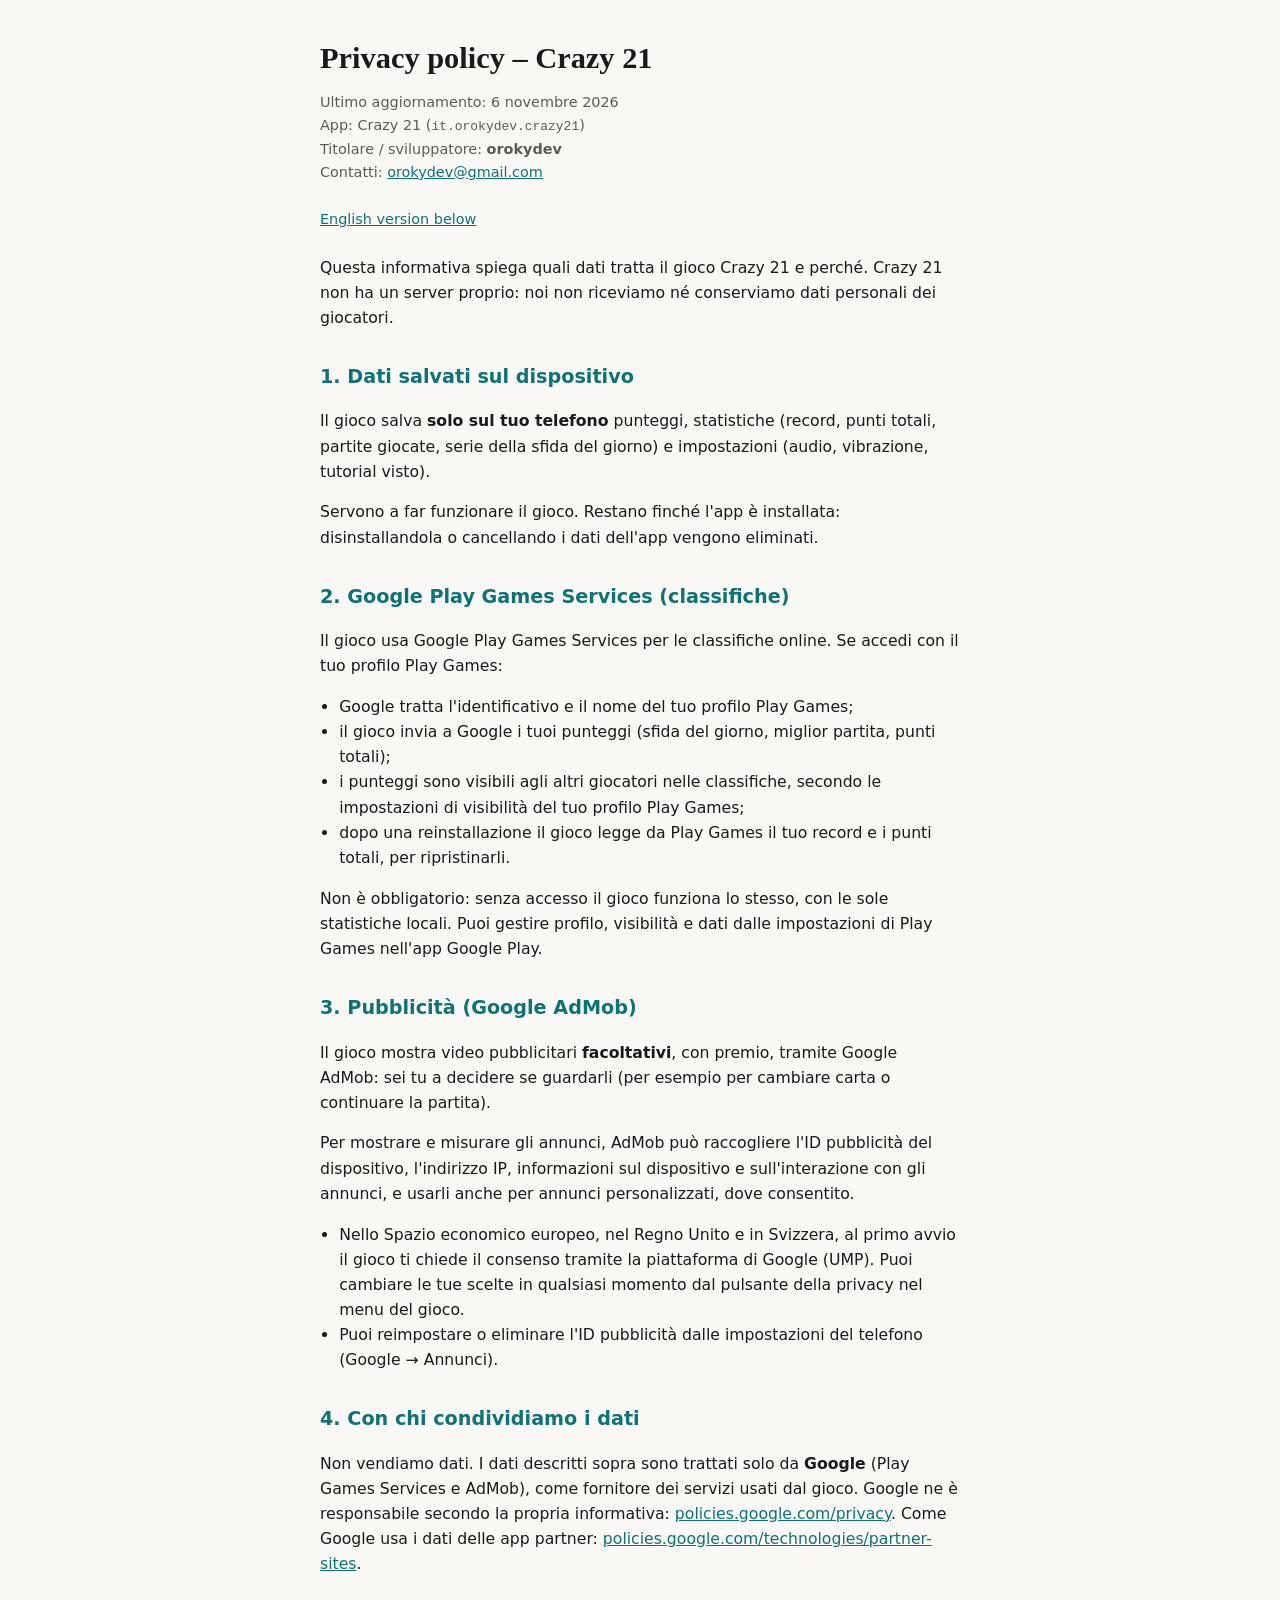
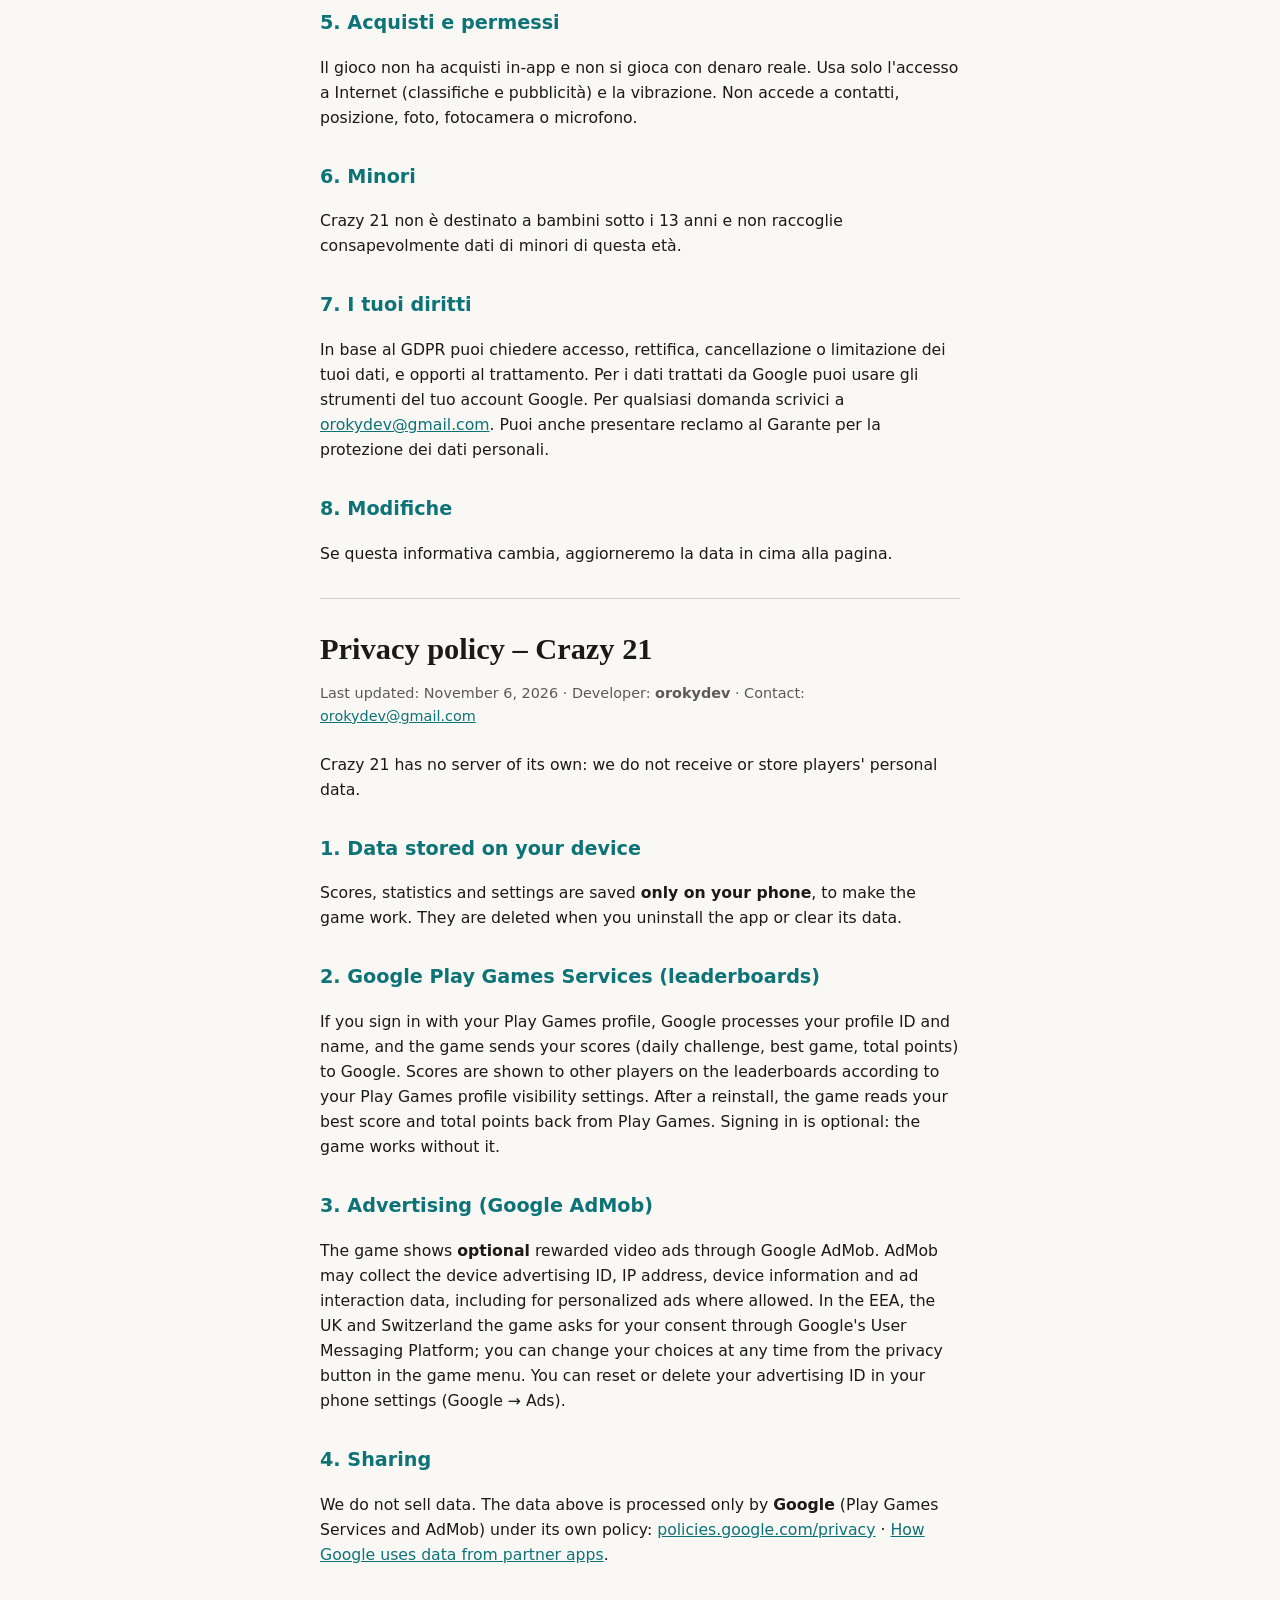
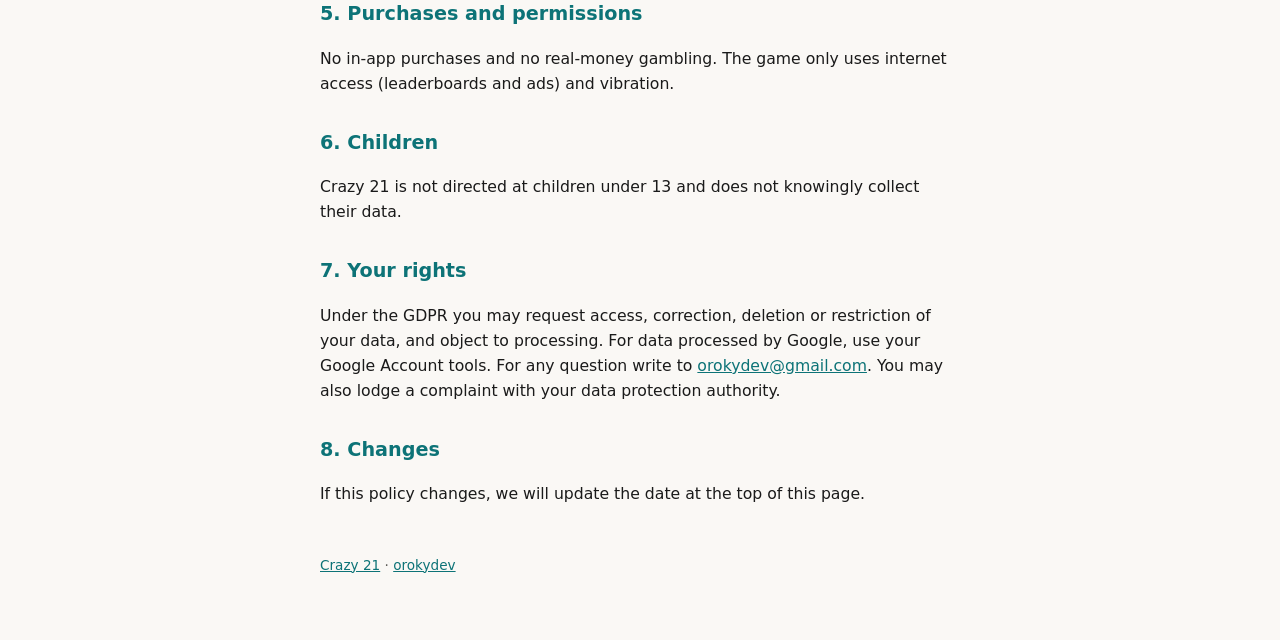
==== crazy21/privacy.html @ 3f29b9fe "Add site home, Crazy 21 page and privacy policy Co-Authored-By: Claude Opus 5.5 <noreply@anthropic.c" ====
<!DOCTYPE html>
<html lang="it">
<head>
  <meta charset="utf-8" />
  <meta name="viewport" content="width=device-width, initial-scale=1" />
  <title>Privacy policy – Crazy 21</title>
  <meta name="description" content="Informativa sulla privacy del gioco Crazy 21 per Android." />
  <link rel="stylesheet" href="../style.css" />
</head>
<body>
  <main>
    <h1>Privacy policy – Crazy 21</h1>
    <p class="meta">
      Ultimo aggiornamento: 6 novembre 2026<br />
      App: Crazy 21 (<code>it.orokydev.crazy21</code>)<br />
      Titolare / sviluppatore: <strong>orokydev</strong><br />
      Contatti: <a href="mailto:orokydev@gmail.com">orokydev@gmail.com</a>
    </p>
    <p class="lang"><a href="#english">English version below</a></p>

    <p>Questa informativa spiega quali dati tratta il gioco Crazy 21 e perché. Crazy 21 non ha un server proprio: noi non riceviamo né conserviamo dati personali dei giocatori.</p>

    <h2>1. Dati salvati sul dispositivo</h2>
    <p>Il gioco salva <strong>solo sul tuo telefono</strong> punteggi, statistiche (record, punti totali, partite giocate, serie della sfida del giorno) e impostazioni (audio, vibrazione, tutorial visto).</p>
    <p>Servono a far funzionare il gioco. Restano finché l'app è installata: disinstallandola o cancellando i dati dell'app vengono eliminati.</p>

    <h2>2. Google Play Games Services (classifiche)</h2>
    <p>Il gioco usa Google Play Games Services per le classifiche online. Se accedi con il tuo profilo Play Games:</p>
    <ul>
      <li>Google tratta l'identificativo e il nome del tuo profilo Play Games;</li>
      <li>il gioco invia a Google i tuoi punteggi (sfida del giorno, miglior partita, punti totali);</li>
      <li>i punteggi sono visibili agli altri giocatori nelle classifiche, secondo le impostazioni di visibilità del tuo profilo Play Games;</li>
      <li>dopo una reinstallazione il gioco legge da Play Games il tuo record e i punti totali, per ripristinarli.</li>
    </ul>
    <p>Non è obbligatorio: senza accesso il gioco funziona lo stesso, con le sole statistiche locali. Puoi gestire profilo, visibilità e dati dalle impostazioni di Play Games nell'app Google Play.</p>

    <h2>3. Pubblicità (Google AdMob)</h2>
    <p>Il gioco mostra video pubblicitari <strong>facoltativi</strong>, con premio, tramite Google AdMob: sei tu a decidere se guardarli (per esempio per cambiare carta o continuare la partita).</p>
    <p>Per mostrare e misurare gli annunci, AdMob può raccogliere l'ID pubblicità del dispositivo, l'indirizzo IP, informazioni sul dispositivo e sull'interazione con gli annunci, e usarli anche per annunci personalizzati, dove consentito.</p>
    <ul>
      <li>Nello Spazio economico europeo, nel Regno Unito e in Svizzera, al primo avvio il gioco ti chiede il consenso tramite la piattaforma di Google (UMP). Puoi cambiare le tue scelte in qualsiasi momento dal pulsante della privacy nel menu del gioco.</li>
      <li>Puoi reimpostare o eliminare l'ID pubblicità dalle impostazioni del telefono (Google → Annunci).</li>
    </ul>

    <h2>4. Con chi condividiamo i dati</h2>
    <p>Non vendiamo dati. I dati descritti sopra sono trattati solo da <strong>Google</strong> (Play Games Services e AdMob), come fornitore dei servizi usati dal gioco. Google ne è responsabile secondo la propria informativa: <a href="https://policies.google.com/privacy">policies.google.com/privacy</a>. Come Google usa i dati delle app partner: <a href="https://policies.google.com/technologies/partner-sites">policies.google.com/technologies/partner-sites</a>.</p>

    <h2>5. Acquisti e permessi</h2>
    <p>Il gioco non ha acquisti in-app e non si gioca con denaro reale. Usa solo l'accesso a Internet (classifiche e pubblicità) e la vibrazione. Non accede a contatti, posizione, foto, fotocamera o microfono.</p>

    <h2>6. Minori</h2>
    <p>Crazy 21 non è destinato a bambini sotto i 13 anni e non raccoglie consapevolmente dati di minori di questa età.</p>

    <h2>7. I tuoi diritti</h2>
    <p>In base al GDPR puoi chiedere accesso, rettifica, cancellazione o limitazione dei tuoi dati, e opporti al trattamento. Per i dati trattati da Google puoi usare gli strumenti del tuo account Google. Per qualsiasi domanda scrivici a <a href="mailto:orokydev@gmail.com">orokydev@gmail.com</a>. Puoi anche presentare reclamo al Garante per la protezione dei dati personali.</p>

    <h2>8. Modifiche</h2>
    <p>Se questa informativa cambia, aggiorneremo la data in cima alla pagina.</p>

    <hr id="english" />

    <h1>Privacy policy – Crazy 21</h1>
    <p class="meta">Last updated: November 6, 2026 · Developer: <strong>orokydev</strong> · Contact: <a href="mailto:orokydev@gmail.com">orokydev@gmail.com</a></p>

    <p>Crazy 21 has no server of its own: we do not receive or store players' personal data.</p>

    <h2>1. Data stored on your device</h2>
    <p>Scores, statistics and settings are saved <strong>only on your phone</strong>, to make the game work. They are deleted when you uninstall the app or clear its data.</p>

    <h2>2. Google Play Games Services (leaderboards)</h2>
    <p>If you sign in with your Play Games profile, Google processes your profile ID and name, and the game sends your scores (daily challenge, best game, total points) to Google. Scores are shown to other players on the leaderboards according to your Play Games profile visibility settings. After a reinstall, the game reads your best score and total points back from Play Games. Signing in is optional: the game works without it.</p>

    <h2>3. Advertising (Google AdMob)</h2>
    <p>The game shows <strong>optional</strong> rewarded video ads through Google AdMob. AdMob may collect the device advertising ID, IP address, device information and ad interaction data, including for personalized ads where allowed. In the EEA, the UK and Switzerland the game asks for your consent through Google's User Messaging Platform; you can change your choices at any time from the privacy button in the game menu. You can reset or delete your advertising ID in your phone settings (Google → Ads).</p>

    <h2>4. Sharing</h2>
    <p>We do not sell data. The data above is processed only by <strong>Google</strong> (Play Games Services and AdMob) under its own policy: <a href="https://policies.google.com/privacy">policies.google.com/privacy</a> · <a href="https://policies.google.com/technologies/partner-sites">How Google uses data from partner apps</a>.</p>

    <h2>5. Purchases and permissions</h2>
    <p>No in-app purchases and no real-money gambling. The game only uses internet access (leaderboards and ads) and vibration.</p>

    <h2>6. Children</h2>
    <p>Crazy 21 is not directed at children under 13 and does not knowingly collect their data.</p>

    <h2>7. Your rights</h2>
    <p>Under the GDPR you may request access, correction, deletion or restriction of your data, and object to processing. For data processed by Google, use your Google Account tools. For any question write to <a href="mailto:orokydev@gmail.com">orokydev@gmail.com</a>. You may also lodge a complaint with your data protection authority.</p>

    <h2>8. Changes</h2>
    <p>If this policy changes, we will update the date at the top of this page.</p>

    <footer><a href="./">Crazy 21</a> · <a href="../">orokydev</a></footer>
  </main>
</body>
</html>
---- style.css ----
:root {
  --ink: #1a1a1a;
  --muted: #5c5a57;
  --paper: #faf8f5;
  --card: #ffffff;
  --line: #d4cfc8;
  --accent: #0d7377;
}
@media (prefers-color-scheme: dark) {
  :root {
    --ink: #ece9e4;
    --muted: #a8a39c;
    --paper: #161514;
    --card: #201f1d;
    --line: #3a3835;
    --accent: #5cc8c2;
  }
}
* { box-sizing: border-box; }
body {
  margin: 0;
  background: var(--paper);
  color: var(--ink);
  font-family: system-ui, -apple-system, "Segoe UI", sans-serif;
  line-height: 1.6;
}
main {
  max-width: 42rem;
  margin: 0 auto;
  padding: 2.5rem 1rem 4rem;
}
h1 { font-family: Georgia, "Times New Roman", serif; font-size: 1.9rem; margin: 0 0 .5rem; line-height: 1.2; }
h2 { font-size: 1.2rem; margin: 2rem 0 .6rem; color: var(--accent); }
h3 { font-size: 1.02rem; margin: 1.25rem 0 .4rem; }
p, li { font-size: .98rem; }
ul { padding-left: 1.2rem; }
a { color: var(--accent); }
code { font-size: .9em; }
hr { border: none; border-top: 1px solid var(--line); margin: 2rem 0; }
.meta { color: var(--muted); font-size: .9rem; margin-bottom: 1.5rem; }
.lead { font-size: 1.05rem; }
.apps { list-style: none; padding: 0; display: grid; gap: .75rem; }
.apps li {
  background: var(--card);
  border: 1px solid var(--line);
  border-radius: 10px;
  padding: 1rem 1.1rem;
}
.apps strong { font-size: 1.05rem; }
.apps p { margin: .25rem 0 .5rem; color: var(--muted); }
.links a { margin-right: 1rem; white-space: nowrap; }
.lang { margin: 0 0 1.5rem; font-size: .9rem; }
footer { margin-top: 3rem; color: var(--muted); font-size: .85rem; }
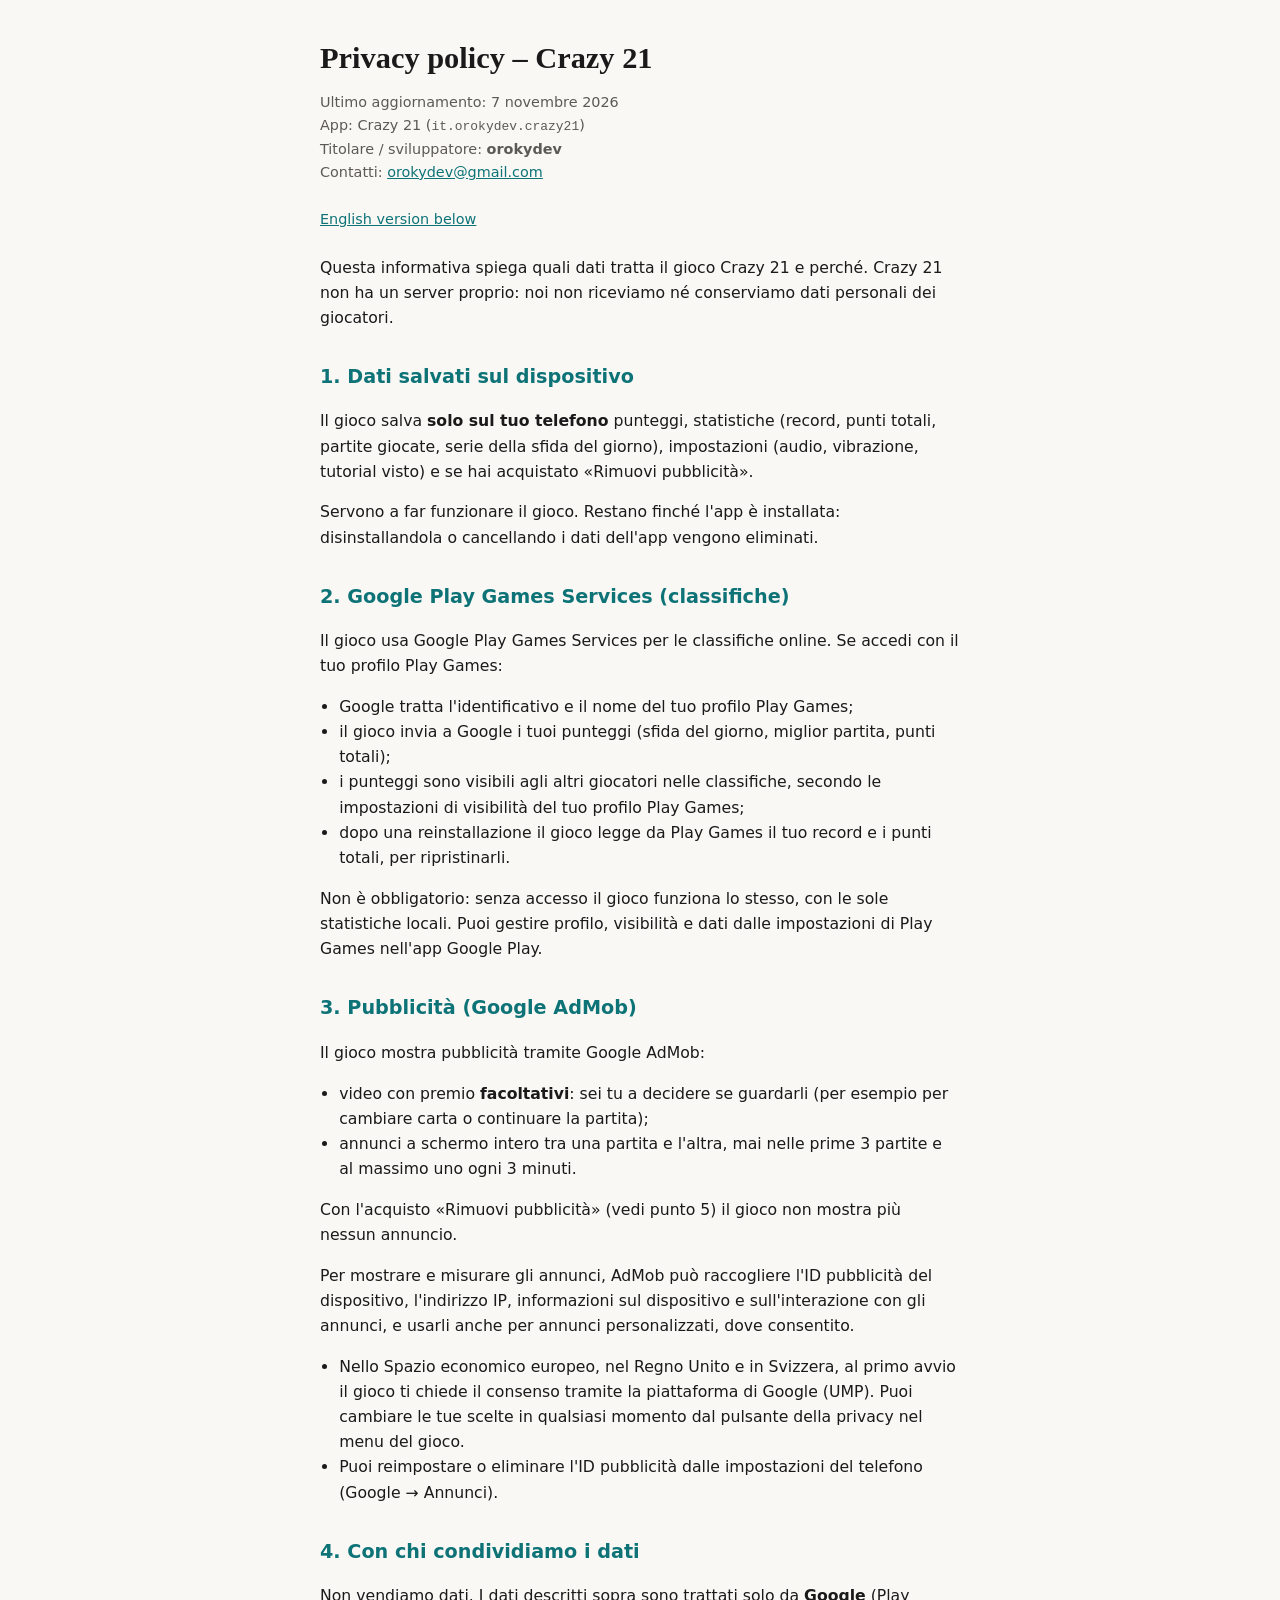
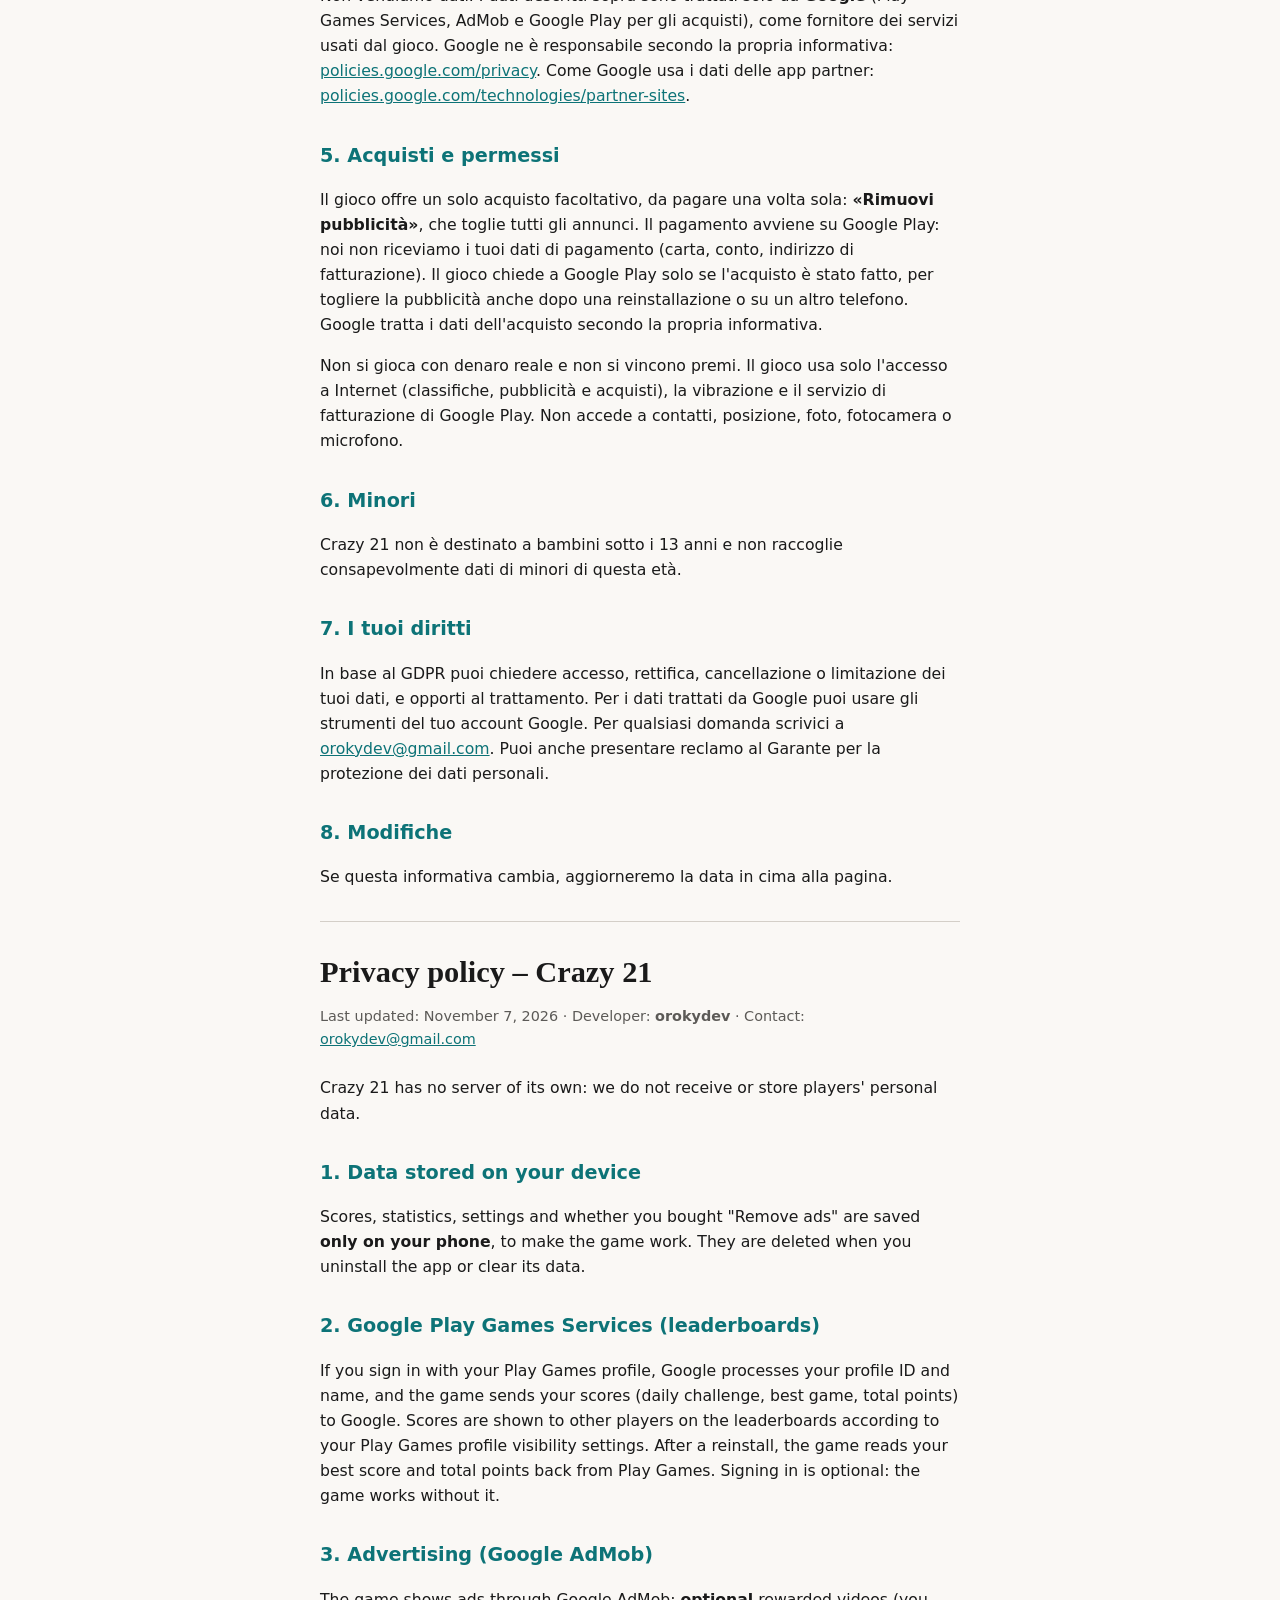
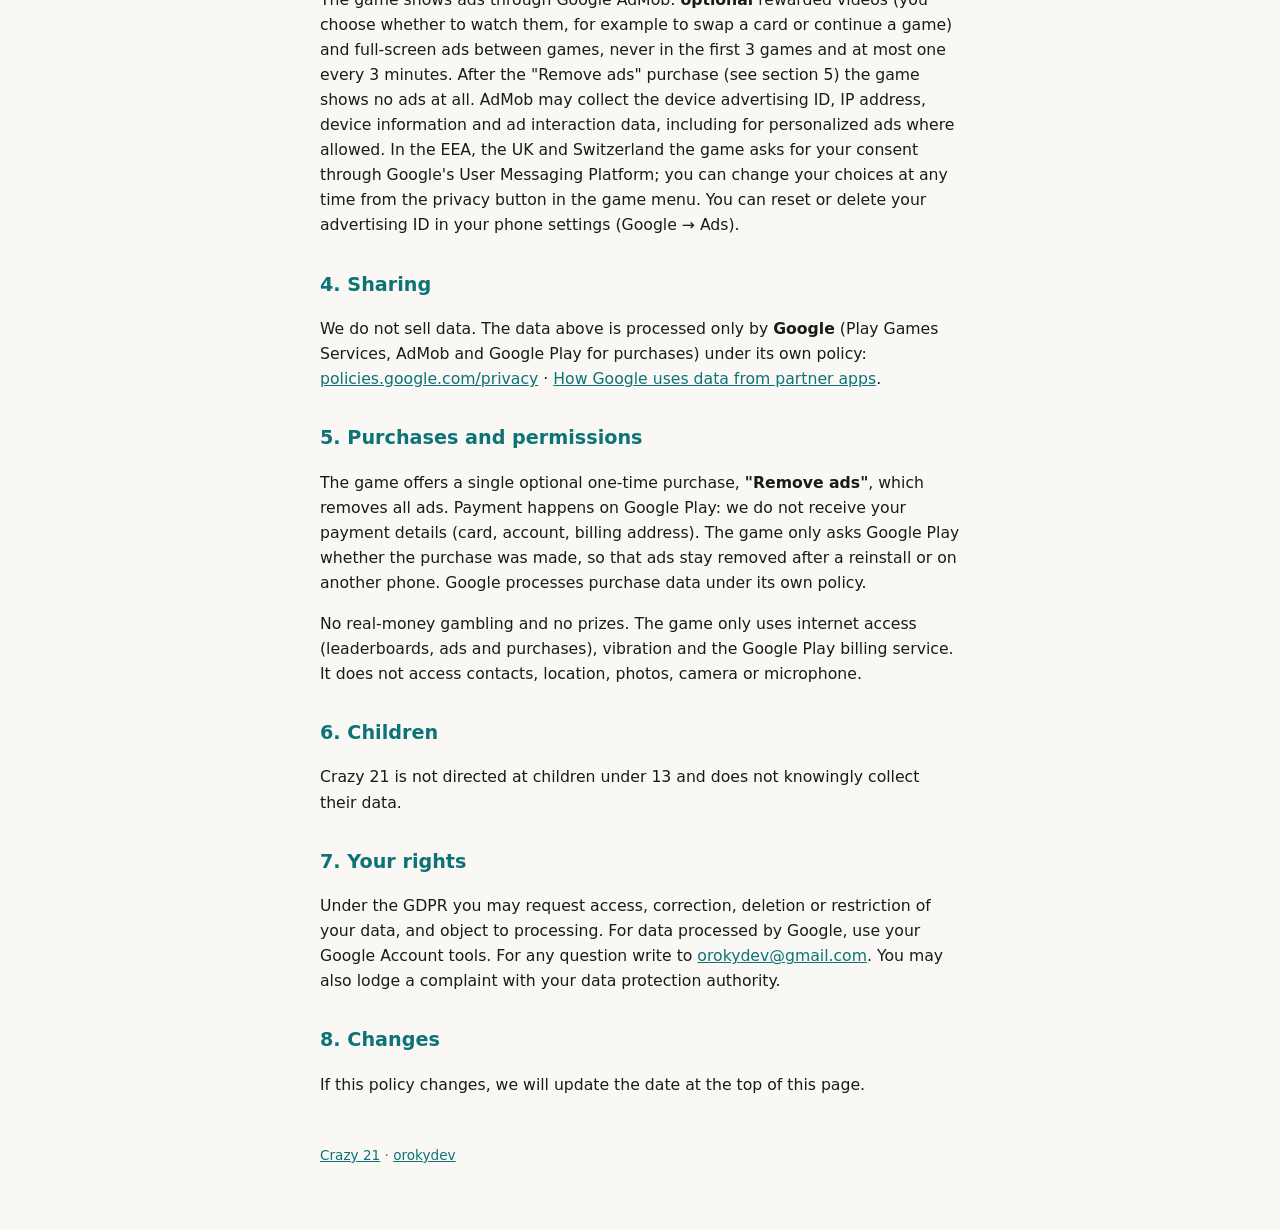
==== commit 18efe48a: "Crazy 21: cover interstitial ads and the "Remove ads" purchase The privacy policy and game page stil" ====
--- a/crazy21/privacy.html
+++ b/crazy21/privacy.html
@@ -11,7 +11,7 @@
   <main>
     <h1>Privacy policy – Crazy 21</h1>
     <p class="meta">
-      Ultimo aggiornamento: 6 novembre 2026<br />
+      Ultimo aggiornamento: 7 novembre 2026<br />
       App: Crazy 21 (<code>it.orokydev.crazy21</code>)<br />
       Titolare / sviluppatore: <strong>orokydev</strong><br />
       Contatti: <a href="mailto:orokydev@gmail.com">orokydev@gmail.com</a>
@@ -21,7 +21,7 @@
     <p>Questa informativa spiega quali dati tratta il gioco Crazy 21 e perché. Crazy 21 non ha un server proprio: noi non riceviamo né conserviamo dati personali dei giocatori.</p>
 
     <h2>1. Dati salvati sul dispositivo</h2>
-    <p>Il gioco salva <strong>solo sul tuo telefono</strong> punteggi, statistiche (record, punti totali, partite giocate, serie della sfida del giorno) e impostazioni (audio, vibrazione, tutorial visto).</p>
+    <p>Il gioco salva <strong>solo sul tuo telefono</strong> punteggi, statistiche (record, punti totali, partite giocate, serie della sfida del giorno), impostazioni (audio, vibrazione, tutorial visto) e se hai acquistato «Rimuovi pubblicità».</p>
     <p>Servono a far funzionare il gioco. Restano finché l'app è installata: disinstallandola o cancellando i dati dell'app vengono eliminati.</p>
 
     <h2>2. Google Play Games Services (classifiche)</h2>
@@ -35,7 +35,12 @@
     <p>Non è obbligatorio: senza accesso il gioco funziona lo stesso, con le sole statistiche locali. Puoi gestire profilo, visibilità e dati dalle impostazioni di Play Games nell'app Google Play.</p>
 
     <h2>3. Pubblicità (Google AdMob)</h2>
-    <p>Il gioco mostra video pubblicitari <strong>facoltativi</strong>, con premio, tramite Google AdMob: sei tu a decidere se guardarli (per esempio per cambiare carta o continuare la partita).</p>
+    <p>Il gioco mostra pubblicità tramite Google AdMob:</p>
+    <ul>
+      <li>video con premio <strong>facoltativi</strong>: sei tu a decidere se guardarli (per esempio per cambiare carta o continuare la partita);</li>
+      <li>annunci a schermo intero tra una partita e l'altra, mai nelle prime 3 partite e al massimo uno ogni 3 minuti.</li>
+    </ul>
+    <p>Con l'acquisto «Rimuovi pubblicità» (vedi punto 5) il gioco non mostra più nessun annuncio.</p>
     <p>Per mostrare e misurare gli annunci, AdMob può raccogliere l'ID pubblicità del dispositivo, l'indirizzo IP, informazioni sul dispositivo e sull'interazione con gli annunci, e usarli anche per annunci personalizzati, dove consentito.</p>
     <ul>
       <li>Nello Spazio economico europeo, nel Regno Unito e in Svizzera, al primo avvio il gioco ti chiede il consenso tramite la piattaforma di Google (UMP). Puoi cambiare le tue scelte in qualsiasi momento dal pulsante della privacy nel menu del gioco.</li>
@@ -43,10 +48,11 @@
     </ul>
 
     <h2>4. Con chi condividiamo i dati</h2>
-    <p>Non vendiamo dati. I dati descritti sopra sono trattati solo da <strong>Google</strong> (Play Games Services e AdMob), come fornitore dei servizi usati dal gioco. Google ne è responsabile secondo la propria informativa: <a href="https://policies.google.com/privacy">policies.google.com/privacy</a>. Come Google usa i dati delle app partner: <a href="https://policies.google.com/technologies/partner-sites">policies.google.com/technologies/partner-sites</a>.</p>
+    <p>Non vendiamo dati. I dati descritti sopra sono trattati solo da <strong>Google</strong> (Play Games Services, AdMob e Google Play per gli acquisti), come fornitore dei servizi usati dal gioco. Google ne è responsabile secondo la propria informativa: <a href="https://policies.google.com/privacy">policies.google.com/privacy</a>. Come Google usa i dati delle app partner: <a href="https://policies.google.com/technologies/partner-sites">policies.google.com/technologies/partner-sites</a>.</p>
 
     <h2>5. Acquisti e permessi</h2>
-    <p>Il gioco non ha acquisti in-app e non si gioca con denaro reale. Usa solo l'accesso a Internet (classifiche e pubblicità) e la vibrazione. Non accede a contatti, posizione, foto, fotocamera o microfono.</p>
+    <p>Il gioco offre un solo acquisto facoltativo, da pagare una volta sola: <strong>«Rimuovi pubblicità»</strong>, che toglie tutti gli annunci. Il pagamento avviene su Google Play: noi non riceviamo i tuoi dati di pagamento (carta, conto, indirizzo di fatturazione). Il gioco chiede a Google Play solo se l'acquisto è stato fatto, per togliere la pubblicità anche dopo una reinstallazione o su un altro telefono. Google tratta i dati dell'acquisto secondo la propria informativa.</p>
+    <p>Non si gioca con denaro reale e non si vincono premi. Il gioco usa solo l'accesso a Internet (classifiche, pubblicità e acquisti), la vibrazione e il servizio di fatturazione di Google Play. Non accede a contatti, posizione, foto, fotocamera o microfono.</p>
 
     <h2>6. Minori</h2>
     <p>Crazy 21 non è destinato a bambini sotto i 13 anni e non raccoglie consapevolmente dati di minori di questa età.</p>
@@ -60,24 +66,25 @@
     <hr id="english" />
 
     <h1>Privacy policy – Crazy 21</h1>
-    <p class="meta">Last updated: November 6, 2026 · Developer: <strong>orokydev</strong> · Contact: <a href="mailto:orokydev@gmail.com">orokydev@gmail.com</a></p>
+    <p class="meta">Last updated: November 7, 2026 · Developer: <strong>orokydev</strong> · Contact: <a href="mailto:orokydev@gmail.com">orokydev@gmail.com</a></p>
 
     <p>Crazy 21 has no server of its own: we do not receive or store players' personal data.</p>
 
     <h2>1. Data stored on your device</h2>
-    <p>Scores, statistics and settings are saved <strong>only on your phone</strong>, to make the game work. They are deleted when you uninstall the app or clear its data.</p>
+    <p>Scores, statistics, settings and whether you bought "Remove ads" are saved <strong>only on your phone</strong>, to make the game work. They are deleted when you uninstall the app or clear its data.</p>
 
     <h2>2. Google Play Games Services (leaderboards)</h2>
     <p>If you sign in with your Play Games profile, Google processes your profile ID and name, and the game sends your scores (daily challenge, best game, total points) to Google. Scores are shown to other players on the leaderboards according to your Play Games profile visibility settings. After a reinstall, the game reads your best score and total points back from Play Games. Signing in is optional: the game works without it.</p>
 
     <h2>3. Advertising (Google AdMob)</h2>
-    <p>The game shows <strong>optional</strong> rewarded video ads through Google AdMob. AdMob may collect the device advertising ID, IP address, device information and ad interaction data, including for personalized ads where allowed. In the EEA, the UK and Switzerland the game asks for your consent through Google's User Messaging Platform; you can change your choices at any time from the privacy button in the game menu. You can reset or delete your advertising ID in your phone settings (Google → Ads).</p>
+    <p>The game shows ads through Google AdMob: <strong>optional</strong> rewarded videos (you choose whether to watch them, for example to swap a card or continue a game) and full-screen ads between games, never in the first 3 games and at most one every 3 minutes. After the "Remove ads" purchase (see section 5) the game shows no ads at all. AdMob may collect the device advertising ID, IP address, device information and ad interaction data, including for personalized ads where allowed. In the EEA, the UK and Switzerland the game asks for your consent through Google's User Messaging Platform; you can change your choices at any time from the privacy button in the game menu. You can reset or delete your advertising ID in your phone settings (Google → Ads).</p>
 
     <h2>4. Sharing</h2>
-    <p>We do not sell data. The data above is processed only by <strong>Google</strong> (Play Games Services and AdMob) under its own policy: <a href="https://policies.google.com/privacy">policies.google.com/privacy</a> · <a href="https://policies.google.com/technologies/partner-sites">How Google uses data from partner apps</a>.</p>
+    <p>We do not sell data. The data above is processed only by <strong>Google</strong> (Play Games Services, AdMob and Google Play for purchases) under its own policy: <a href="https://policies.google.com/privacy">policies.google.com/privacy</a> · <a href="https://policies.google.com/technologies/partner-sites">How Google uses data from partner apps</a>.</p>
 
     <h2>5. Purchases and permissions</h2>
-    <p>No in-app purchases and no real-money gambling. The game only uses internet access (leaderboards and ads) and vibration.</p>
+    <p>The game offers a single optional one-time purchase, <strong>"Remove ads"</strong>, which removes all ads. Payment happens on Google Play: we do not receive your payment details (card, account, billing address). The game only asks Google Play whether the purchase was made, so that ads stay removed after a reinstall or on another phone. Google processes purchase data under its own policy.</p>
+    <p>No real-money gambling and no prizes. The game only uses internet access (leaderboards, ads and purchases), vibration and the Google Play billing service. It does not access contacts, location, photos, camera or microphone.</p>
 
     <h2>6. Children</h2>
     <p>Crazy 21 is not directed at children under 13 and does not knowingly collect their data.</p>
